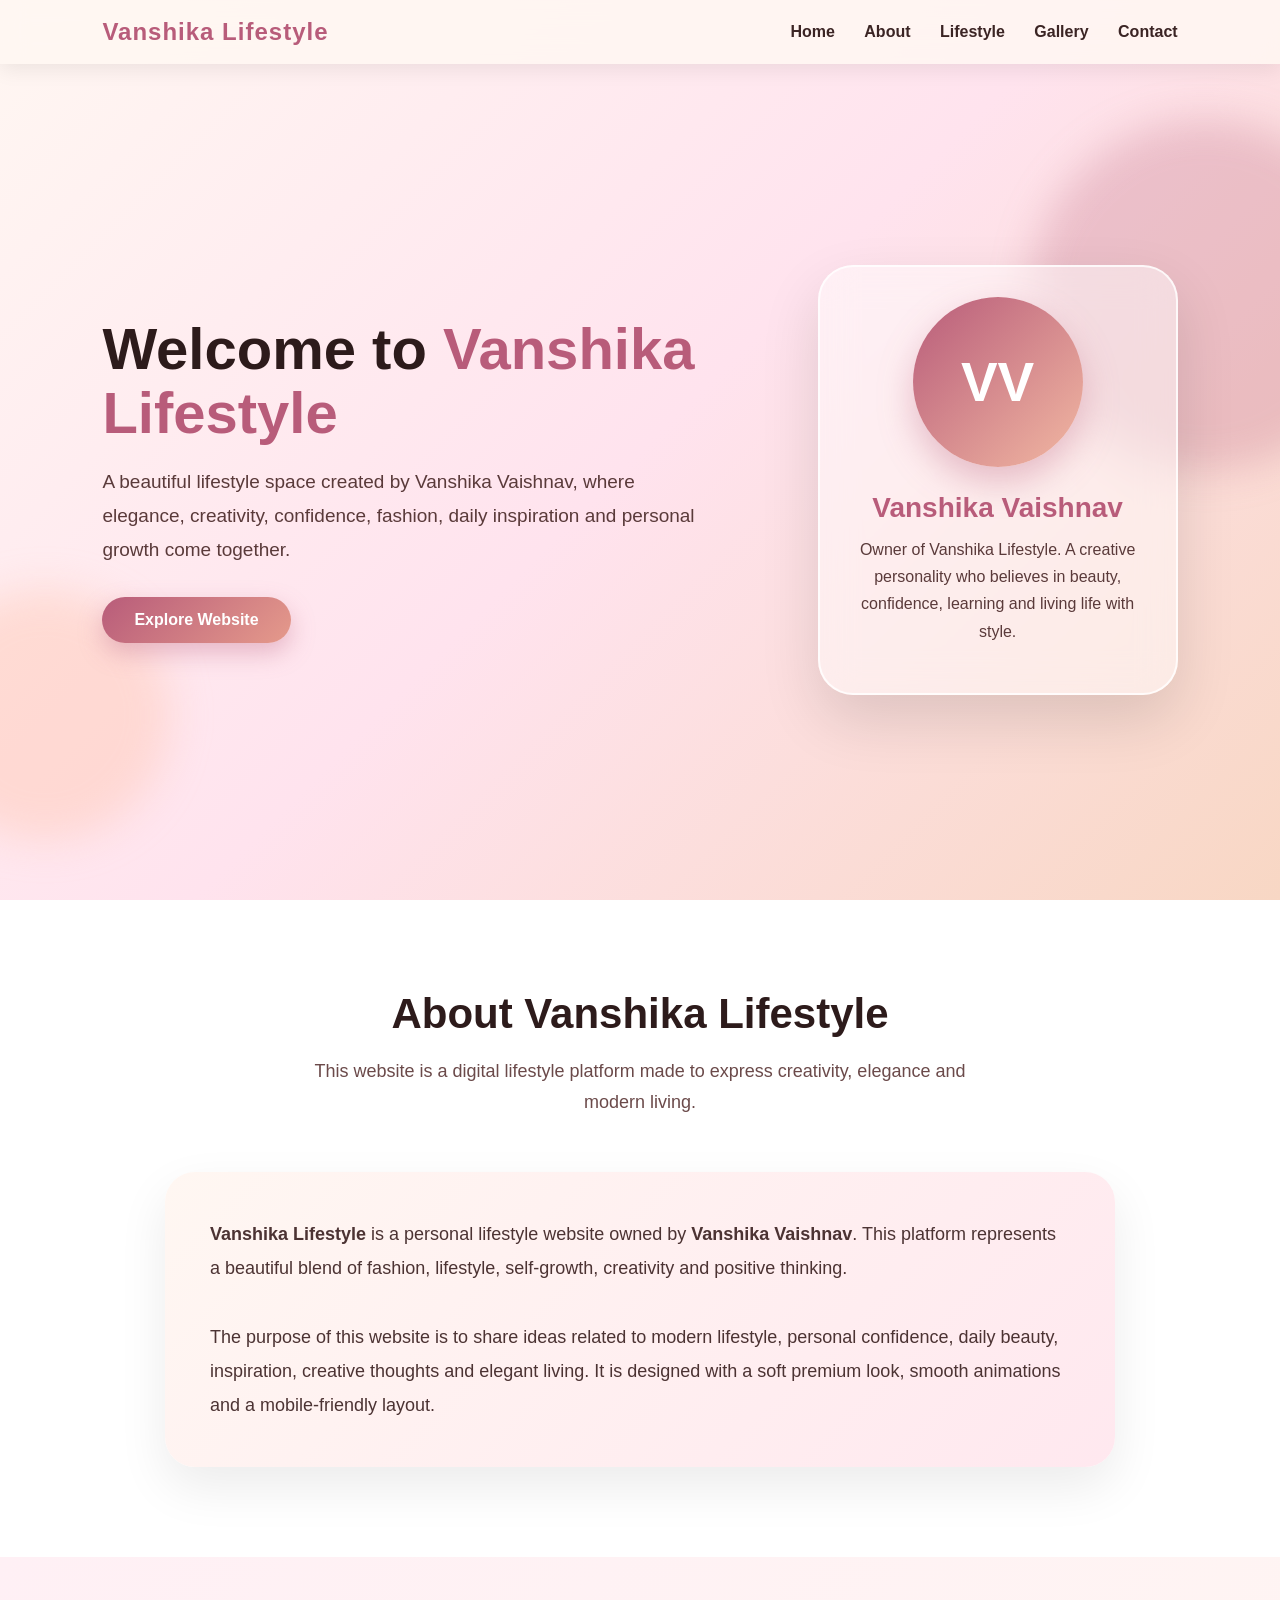
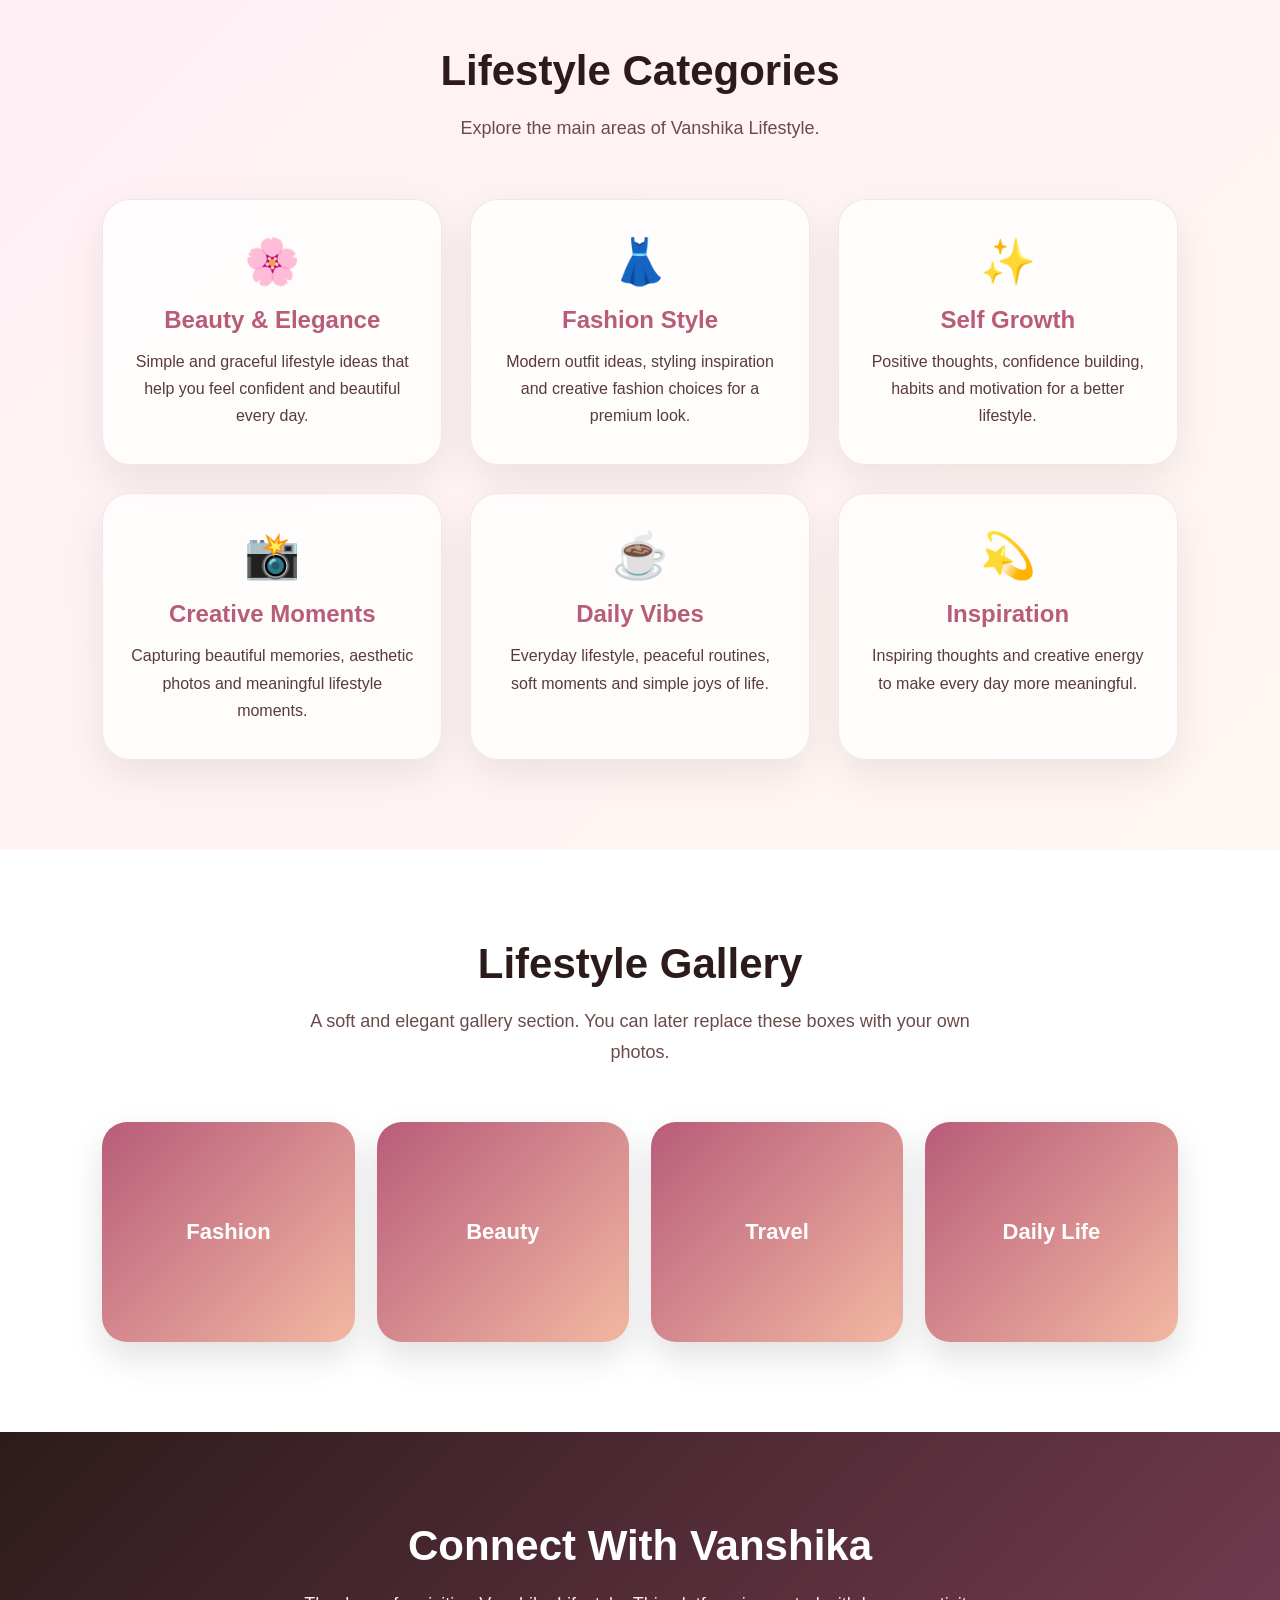
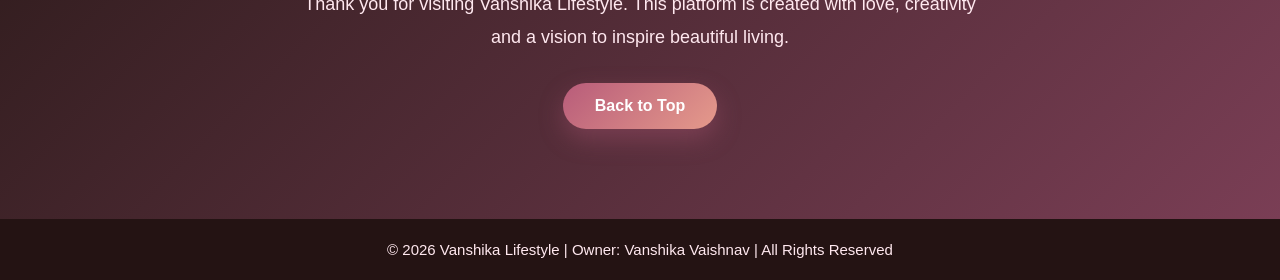
==== index.html @ 70d6fe37 "Create index.html" ====
<!DOCTYPE html>
<html lang="en">
<head>
  <meta charset="UTF-8" />
  <meta name="viewport" content="width=device-width, initial-scale=1.0" />
  <title>Vanshika Lifestyle | Vanshika Vaishnav</title>

  <style>
    * {
      margin: 0;
      padding: 0;
      box-sizing: border-box;
      font-family: "Poppins", Arial, sans-serif;
    }

    html {
      scroll-behavior: smooth;
    }

    body {
      background: #fff7f2;
      color: #2d1b1b;
      overflow-x: hidden;
    }

    /* Header */
    header {
      width: 100%;
      padding: 18px 8%;
      display: flex;
      justify-content: space-between;
      align-items: center;
      position: fixed;
      top: 0;
      left: 0;
      z-index: 1000;
      background: rgba(255, 247, 242, 0.85);
      backdrop-filter: blur(12px);
      box-shadow: 0 5px 20px rgba(0,0,0,0.08);
    }

    .logo {
      font-size: 24px;
      font-weight: 800;
      color: #b85c7a;
      letter-spacing: 1px;
    }

    nav a {
      text-decoration: none;
      color: #3b2424;
      margin-left: 25px;
      font-weight: 600;
      transition: 0.3s;
    }

    nav a:hover {
      color: #b85c7a;
    }

    /* Hero Section */
    .hero {
      min-height: 100vh;
      padding: 120px 8% 60px;
      display: flex;
      align-items: center;
      justify-content: space-between;
      gap: 40px;
      background: linear-gradient(135deg, #fff7f2, #ffe3ee, #f8d7c4);
      position: relative;
      overflow: hidden;
    }

    .hero::before {
      content: "";
      position: absolute;
      width: 350px;
      height: 350px;
      background: rgba(184, 92, 122, 0.25);
      border-radius: 50%;
      top: 120px;
      right: -100px;
      filter: blur(20px);
      animation: float 6s ease-in-out infinite;
    }

    .hero::after {
      content: "";
      position: absolute;
      width: 250px;
      height: 250px;
      background: rgba(255, 190, 160, 0.35);
      border-radius: 50%;
      bottom: 60px;
      left: -80px;
      filter: blur(20px);
      animation: float 7s ease-in-out infinite;
    }

    .hero-content {
      max-width: 600px;
      z-index: 2;
      animation: slideLeft 1.2s ease;
    }

    .hero-content h1 {
      font-size: 58px;
      line-height: 1.1;
      margin-bottom: 20px;
      color: #2d1b1b;
    }

    .hero-content h1 span {
      color: #b85c7a;
    }

    .hero-content p {
      font-size: 19px;
      line-height: 1.8;
      margin-bottom: 30px;
      color: #5a3a3a;
    }

    .btn {
      display: inline-block;
      padding: 14px 32px;
      background: linear-gradient(135deg, #b85c7a, #e59a8b);
      color: white;
      text-decoration: none;
      border-radius: 30px;
      font-weight: 700;
      box-shadow: 0 10px 25px rgba(184, 92, 122, 0.35);
      transition: 0.3s;
    }

    .btn:hover {
      transform: translateY(-4px);
      box-shadow: 0 15px 35px rgba(184, 92, 122, 0.45);
    }

    .hero-card {
      width: 360px;
      min-height: 430px;
      background: rgba(255,255,255,0.45);
      border: 2px solid rgba(255,255,255,0.8);
      border-radius: 35px;
      padding: 30px;
      text-align: center;
      z-index: 2;
      box-shadow: 0 25px 60px rgba(0,0,0,0.12);
      backdrop-filter: blur(18px);
      animation: slideRight 1.2s ease, floatingCard 4s ease-in-out infinite;
    }

    .profile-circle {
      width: 170px;
      height: 170px;
      border-radius: 50%;
      margin: 0 auto 25px;
      background: linear-gradient(135deg, #b85c7a, #f2b8a2);
      display: flex;
      align-items: center;
      justify-content: center;
      color: white;
      font-size: 55px;
      font-weight: 800;
      box-shadow: 0 15px 35px rgba(184, 92, 122, 0.35);
    }

    .hero-card h2 {
      color: #b85c7a;
      margin-bottom: 12px;
      font-size: 28px;
    }

    .hero-card p {
      color: #5a3a3a;
      line-height: 1.7;
    }

    /* Sections */
    section {
      padding: 90px 8%;
    }

    .section-title {
      text-align: center;
      font-size: 42px;
      margin-bottom: 18px;
      color: #2d1b1b;
    }

    .section-subtitle {
      text-align: center;
      max-width: 700px;
      margin: 0 auto 55px;
      font-size: 18px;
      color: #6b4a4a;
      line-height: 1.7;
    }

    .about {
      background: #ffffff;
    }

    .about-box {
      max-width: 950px;
      margin: auto;
      background: linear-gradient(135deg, #fff7f2, #ffe8ef);
      border-radius: 30px;
      padding: 45px;
      box-shadow: 0 20px 50px rgba(0,0,0,0.08);
      line-height: 1.9;
      font-size: 18px;
      color: #4c3333;
    }

    .cards {
      display: grid;
      grid-template-columns: repeat(3, 1fr);
      gap: 28px;
    }

    .card {
      background: rgba(255,255,255,0.75);
      padding: 35px 25px;
      border-radius: 28px;
      text-align: center;
      box-shadow: 0 15px 40px rgba(0,0,0,0.08);
      border: 1px solid rgba(184, 92, 122, 0.15);
      transition: 0.4s;
    }

    .card:hover {
      transform: translateY(-12px);
      box-shadow: 0 25px 55px rgba(184, 92, 122, 0.18);
    }

    .card .icon {
      font-size: 45px;
      margin-bottom: 18px;
    }

    .card h3 {
      color: #b85c7a;
      font-size: 24px;
      margin-bottom: 14px;
    }

    .card p {
      color: #5a3a3a;
      line-height: 1.7;
    }

    /* Lifestyle Section */
    .lifestyle {
      background: linear-gradient(135deg, #fff0f5, #fff7f2);
    }

    /* Gallery */
    .gallery {
      background: #ffffff;
    }

    .gallery-grid {
      display: grid;
      grid-template-columns: repeat(4, 1fr);
      gap: 22px;
    }

    .gallery-item {
      height: 220px;
      border-radius: 25px;
      background: linear-gradient(135deg, #b85c7a, #f2b8a2);
      display: flex;
      align-items: center;
      justify-content: center;
      color: white;
      font-weight: 800;
      font-size: 22px;
      text-align: center;
      box-shadow: 0 15px 35px rgba(0,0,0,0.12);
      transition: 0.4s;
    }

    .gallery-item:hover {
      transform: scale(1.04);
    }

    /* Contact */
    .contact {
      text-align: center;
      background: linear-gradient(135deg, #2d1b1b, #7a3e55);
      color: white;
    }

    .contact .section-title {
      color: white;
    }

    .contact p {
      max-width: 700px;
      margin: 0 auto 30px;
      line-height: 1.8;
      font-size: 18px;
      color: #ffe8ef;
    }

    footer {
      padding: 22px;
      text-align: center;
      background: #241313;
      color: #ffe8ef;
      font-size: 15px;
    }

    /* Animations */
    @keyframes float {
      0%, 100% {
        transform: translateY(0);
      }
      50% {
        transform: translateY(-30px);
      }
    }

    @keyframes floatingCard {
      0%, 100% {
        transform: translateY(0);
      }
      50% {
        transform: translateY(-12px);
      }
    }

    @keyframes slideLeft {
      from {
        opacity: 0;
        transform: translateX(-70px);
      }
      to {
        opacity: 1;
        transform: translateX(0);
      }
    }

    @keyframes slideRight {
      from {
        opacity: 0;
        transform: translateX(70px);
      }
      to {
        opacity: 1;
        transform: translateX(0);
      }
    }

    /* Mobile Friendly */
    @media (max-width: 900px) {
      header {
        padding: 15px 6%;
        flex-direction: column;
        gap: 12px;
      }

      nav a {
        margin: 0 8px;
        font-size: 14px;
      }

      .hero {
        flex-direction: column;
        text-align: center;
        padding-top: 150px;
      }

      .hero-content h1 {
        font-size: 42px;
      }

      .hero-card {
        width: 100%;
        max-width: 360px;
      }

      .cards {
        grid-template-columns: 1fr;
      }

      .gallery-grid {
        grid-template-columns: repeat(2, 1fr);
      }
    }

    @media (max-width: 500px) {
      .hero-content h1 {
        font-size: 34px;
      }

      .section-title {
        font-size: 32px;
      }

      .about-box {
        padding: 28px;
        font-size: 16px;
      }

      .gallery-grid {
        grid-template-columns: 1fr;
      }

      .gallery-item {
        height: 180px;
      }
    }
  </style>
</head>

<body>

  <header>
    <div class="logo">Vanshika Lifestyle</div>
    <nav>
      <a href="#home">Home</a>
      <a href="#about">About</a>
      <a href="#lifestyle">Lifestyle</a>
      <a href="#gallery">Gallery</a>
      <a href="#contact">Contact</a>
    </nav>
  </header>

  <section class="hero" id="home">
    <div class="hero-content">
      <h1>Welcome to <span>Vanshika Lifestyle</span></h1>
      <p>
        A beautiful lifestyle space created by Vanshika Vaishnav, where elegance,
        creativity, confidence, fashion, daily inspiration and personal growth come together.
      </p>
      <a href="#about" class="btn">Explore Website</a>
    </div>

    <div class="hero-card">
      <div class="profile-circle">VV</div>
      <h2>Vanshika Vaishnav</h2>
      <p>
        Owner of Vanshika Lifestyle. A creative personality who believes in beauty,
        confidence, learning and living life with style.
      </p>
    </div>
  </section>

  <section class="about" id="about">
    <h2 class="section-title">About Vanshika Lifestyle</h2>
    <p class="section-subtitle">
      This website is a digital lifestyle platform made to express creativity, elegance and modern living.
    </p>

    <div class="about-box">
      <p>
        <strong>Vanshika Lifestyle</strong> is a personal lifestyle website owned by
        <strong>Vanshika Vaishnav</strong>. This platform represents a beautiful blend of
        fashion, lifestyle, self-growth, creativity and positive thinking.
        <br><br>
        The purpose of this website is to share ideas related to modern lifestyle,
        personal confidence, daily beauty, inspiration, creative thoughts and elegant living.
        It is designed with a soft premium look, smooth animations and a mobile-friendly layout.
      </p>
    </div>
  </section>

  <section class="lifestyle" id="lifestyle">
    <h2 class="section-title">Lifestyle Categories</h2>
    <p class="section-subtitle">
      Explore the main areas of Vanshika Lifestyle.
    </p>

    <div class="cards">
      <div class="card">
        <div class="icon">🌸</div>
        <h3>Beauty & Elegance</h3>
        <p>
          Simple and graceful lifestyle ideas that help you feel confident and beautiful every day.
        </p>
      </div>

      <div class="card">
        <div class="icon">👗</div>
        <h3>Fashion Style</h3>
        <p>
          Modern outfit ideas, styling inspiration and creative fashion choices for a premium look.
        </p>
      </div>

      <div class="card">
        <div class="icon">✨</div>
        <h3>Self Growth</h3>
        <p>
          Positive thoughts, confidence building, habits and motivation for a better lifestyle.
        </p>
      </div>

      <div class="card">
        <div class="icon">📸</div>
        <h3>Creative Moments</h3>
        <p>
          Capturing beautiful memories, aesthetic photos and meaningful lifestyle moments.
        </p>
      </div>

      <div class="card">
        <div class="icon">☕</div>
        <h3>Daily Vibes</h3>
        <p>
          Everyday lifestyle, peaceful routines, soft moments and simple joys of life.
        </p>
      </div>

      <div class="card">
        <div class="icon">💫</div>
        <h3>Inspiration</h3>
        <p>
          Inspiring thoughts and creative energy to make every day more meaningful.
        </p>
      </div>
    </div>
  </section>

  <section class="gallery" id="gallery">
    <h2 class="section-title">Lifestyle Gallery</h2>
    <p class="section-subtitle">
      A soft and elegant gallery section. You can later replace these boxes with your own photos.
    </p>

    <div class="gallery-grid">
      <div class="gallery-item">Fashion</div>
      <div class="gallery-item">Beauty</div>
      <div class="gallery-item">Travel</div>
      <div class="gallery-item">Daily Life</div>
    </div>
  </section>

  <section class="contact" id="contact">
    <h2 class="section-title">Connect With Vanshika</h2>
    <p>
      Thank you for visiting Vanshika Lifestyle. This platform is created with love,
      creativity and a vision to inspire beautiful living.
    </p>
    <a href="#home" class="btn">Back to Top</a>
  </section>

  <footer>
    © 2026 Vanshika Lifestyle | Owner: Vanshika Vaishnav | All Rights Reserved
  </footer>

  <script>
    // Smooth reveal animation on scroll
    const cards = document.querySelectorAll(".card, .gallery-item, .about-box");

    const revealOnScroll = () => {
      cards.forEach(item => {
        const itemTop = item.getBoundingClientRect().top;
        const windowHeight = window.innerHeight;

        if (itemTop < windowHeight - 80) {
          item.style.opacity = "1";
          item.style.transform = "translateY(0)";
        }
      });
    };

    cards.forEach(item => {
      item.style.opacity = "0";
      item.style.transform = "translateY(40px)";
      item.style.transition = "0.8s ease";
    });

    window.addEventListener("scroll", revealOnScroll);
    window.addEventListener("load", revealOnScroll);
  </script>

</body>
  </html>
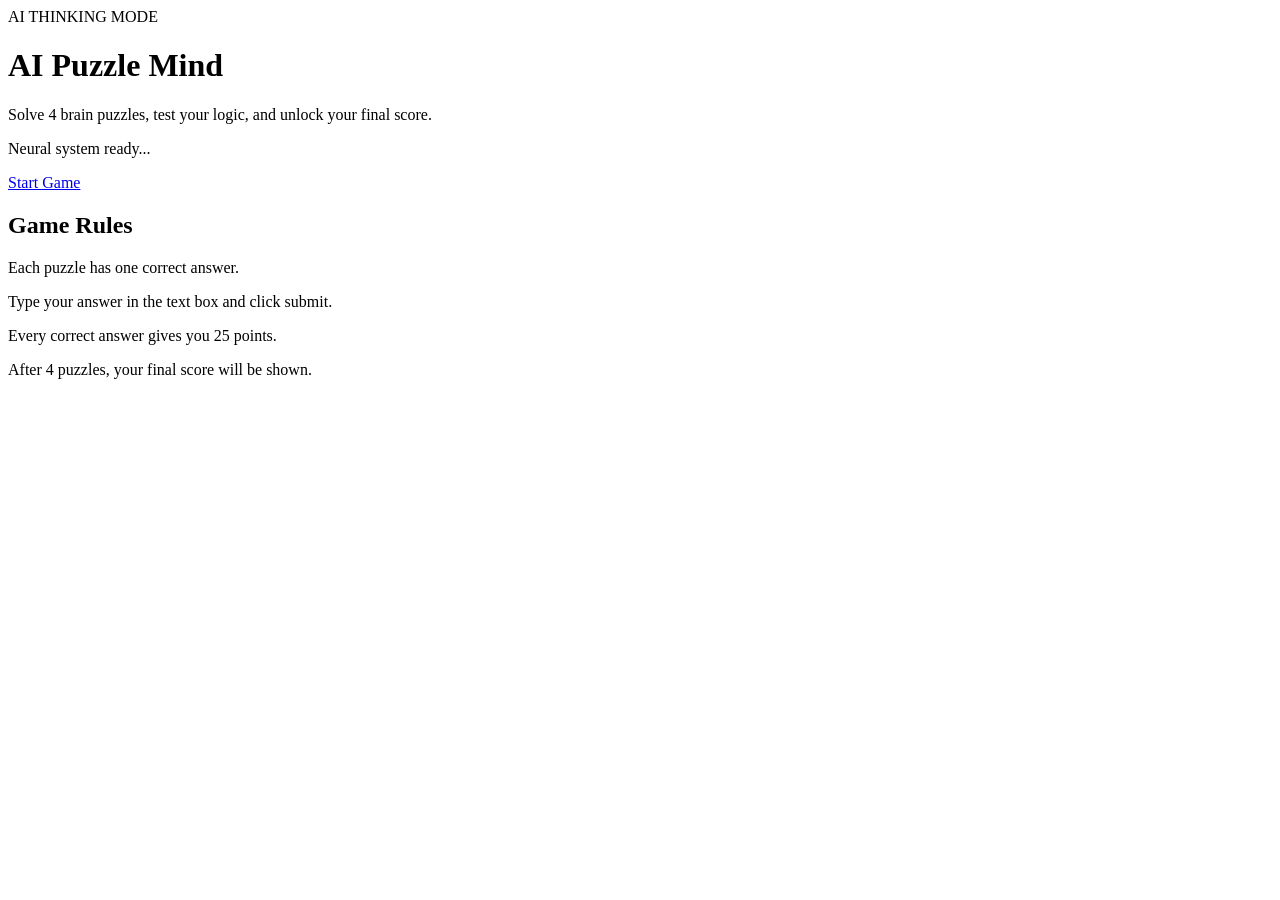
==== commit 0766c39d: "Create index.html" ====
--- a/index.html
+++ b/index.html
@@ -3,581 +3,40 @@
 <head>
   <meta charset="UTF-8" />
   <meta name="viewport" content="width=device-width, initial-scale=1.0" />
-  <title>Vanshika Lifestyle | Vanshika Vaishnav</title>
-
-  <style>
-    * {
-      margin: 0;
-      padding: 0;
-      box-sizing: border-box;
-      font-family: "Poppins", Arial, sans-serif;
-    }
-
-    html {
-      scroll-behavior: smooth;
-    }
-
-    body {
-      background: #fff7f2;
-      color: #2d1b1b;
-      overflow-x: hidden;
-    }
-
-    /* Header */
-    header {
-      width: 100%;
-      padding: 18px 8%;
-      display: flex;
-      justify-content: space-between;
-      align-items: center;
-      position: fixed;
-      top: 0;
-      left: 0;
-      z-index: 1000;
-      background: rgba(255, 247, 242, 0.85);
-      backdrop-filter: blur(12px);
-      box-shadow: 0 5px 20px rgba(0,0,0,0.08);
-    }
-
-    .logo {
-      font-size: 24px;
-      font-weight: 800;
-      color: #b85c7a;
-      letter-spacing: 1px;
-    }
-
-    nav a {
-      text-decoration: none;
-      color: #3b2424;
-      margin-left: 25px;
-      font-weight: 600;
-      transition: 0.3s;
-    }
-
-    nav a:hover {
-      color: #b85c7a;
-    }
-
-    /* Hero Section */
-    .hero {
-      min-height: 100vh;
-      padding: 120px 8% 60px;
-      display: flex;
-      align-items: center;
-      justify-content: space-between;
-      gap: 40px;
-      background: linear-gradient(135deg, #fff7f2, #ffe3ee, #f8d7c4);
-      position: relative;
-      overflow: hidden;
-    }
-
-    .hero::before {
-      content: "";
-      position: absolute;
-      width: 350px;
-      height: 350px;
-      background: rgba(184, 92, 122, 0.25);
-      border-radius: 50%;
-      top: 120px;
-      right: -100px;
-      filter: blur(20px);
-      animation: float 6s ease-in-out infinite;
-    }
-
-    .hero::after {
-      content: "";
-      position: absolute;
-      width: 250px;
-      height: 250px;
-      background: rgba(255, 190, 160, 0.35);
-      border-radius: 50%;
-      bottom: 60px;
-      left: -80px;
-      filter: blur(20px);
-      animation: float 7s ease-in-out infinite;
-    }
-
-    .hero-content {
-      max-width: 600px;
-      z-index: 2;
-      animation: slideLeft 1.2s ease;
-    }
-
-    .hero-content h1 {
-      font-size: 58px;
-      line-height: 1.1;
-      margin-bottom: 20px;
-      color: #2d1b1b;
-    }
-
-    .hero-content h1 span {
-      color: #b85c7a;
-    }
-
-    .hero-content p {
-      font-size: 19px;
-      line-height: 1.8;
-      margin-bottom: 30px;
-      color: #5a3a3a;
-    }
-
-    .btn {
-      display: inline-block;
-      padding: 14px 32px;
-      background: linear-gradient(135deg, #b85c7a, #e59a8b);
-      color: white;
-      text-decoration: none;
-      border-radius: 30px;
-      font-weight: 700;
-      box-shadow: 0 10px 25px rgba(184, 92, 122, 0.35);
-      transition: 0.3s;
-    }
-
-    .btn:hover {
-      transform: translateY(-4px);
-      box-shadow: 0 15px 35px rgba(184, 92, 122, 0.45);
-    }
-
-    .hero-card {
-      width: 360px;
-      min-height: 430px;
-      background: rgba(255,255,255,0.45);
-      border: 2px solid rgba(255,255,255,0.8);
-      border-radius: 35px;
-      padding: 30px;
-      text-align: center;
-      z-index: 2;
-      box-shadow: 0 25px 60px rgba(0,0,0,0.12);
-      backdrop-filter: blur(18px);
-      animation: slideRight 1.2s ease, floatingCard 4s ease-in-out infinite;
-    }
-
-    .profile-circle {
-      width: 170px;
-      height: 170px;
-      border-radius: 50%;
-      margin: 0 auto 25px;
-      background: linear-gradient(135deg, #b85c7a, #f2b8a2);
-      display: flex;
-      align-items: center;
-      justify-content: center;
-      color: white;
-      font-size: 55px;
-      font-weight: 800;
-      box-shadow: 0 15px 35px rgba(184, 92, 122, 0.35);
-    }
-
-    .hero-card h2 {
-      color: #b85c7a;
-      margin-bottom: 12px;
-      font-size: 28px;
-    }
-
-    .hero-card p {
-      color: #5a3a3a;
-      line-height: 1.7;
-    }
-
-    /* Sections */
-    section {
-      padding: 90px 8%;
-    }
-
-    .section-title {
-      text-align: center;
-      font-size: 42px;
-      margin-bottom: 18px;
-      color: #2d1b1b;
-    }
-
-    .section-subtitle {
-      text-align: center;
-      max-width: 700px;
-      margin: 0 auto 55px;
-      font-size: 18px;
-      color: #6b4a4a;
-      line-height: 1.7;
-    }
-
-    .about {
-      background: #ffffff;
-    }
-
-    .about-box {
-      max-width: 950px;
-      margin: auto;
-      background: linear-gradient(135deg, #fff7f2, #ffe8ef);
-      border-radius: 30px;
-      padding: 45px;
-      box-shadow: 0 20px 50px rgba(0,0,0,0.08);
-      line-height: 1.9;
-      font-size: 18px;
-      color: #4c3333;
-    }
-
-    .cards {
-      display: grid;
-      grid-template-columns: repeat(3, 1fr);
-      gap: 28px;
-    }
-
-    .card {
-      background: rgba(255,255,255,0.75);
-      padding: 35px 25px;
-      border-radius: 28px;
-      text-align: center;
-      box-shadow: 0 15px 40px rgba(0,0,0,0.08);
-      border: 1px solid rgba(184, 92, 122, 0.15);
-      transition: 0.4s;
-    }
-
-    .card:hover {
-      transform: translateY(-12px);
-      box-shadow: 0 25px 55px rgba(184, 92, 122, 0.18);
-    }
-
-    .card .icon {
-      font-size: 45px;
-      margin-bottom: 18px;
-    }
-
-    .card h3 {
-      color: #b85c7a;
-      font-size: 24px;
-      margin-bottom: 14px;
-    }
-
-    .card p {
-      color: #5a3a3a;
-      line-height: 1.7;
-    }
-
-    /* Lifestyle Section */
-    .lifestyle {
-      background: linear-gradient(135deg, #fff0f5, #fff7f2);
-    }
-
-    /* Gallery */
-    .gallery {
-      background: #ffffff;
-    }
-
-    .gallery-grid {
-      display: grid;
-      grid-template-columns: repeat(4, 1fr);
-      gap: 22px;
-    }
-
-    .gallery-item {
-      height: 220px;
-      border-radius: 25px;
-      background: linear-gradient(135deg, #b85c7a, #f2b8a2);
-      display: flex;
-      align-items: center;
-      justify-content: center;
-      color: white;
-      font-weight: 800;
-      font-size: 22px;
-      text-align: center;
-      box-shadow: 0 15px 35px rgba(0,0,0,0.12);
-      transition: 0.4s;
-    }
-
-    .gallery-item:hover {
-      transform: scale(1.04);
-    }
-
-    /* Contact */
-    .contact {
-      text-align: center;
-      background: linear-gradient(135deg, #2d1b1b, #7a3e55);
-      color: white;
-    }
-
-    .contact .section-title {
-      color: white;
-    }
-
-    .contact p {
-      max-width: 700px;
-      margin: 0 auto 30px;
-      line-height: 1.8;
-      font-size: 18px;
-      color: #ffe8ef;
-    }
-
-    footer {
-      padding: 22px;
-      text-align: center;
-      background: #241313;
-      color: #ffe8ef;
-      font-size: 15px;
-    }
-
-    /* Animations */
-    @keyframes float {
-      0%, 100% {
-        transform: translateY(0);
-      }
-      50% {
-        transform: translateY(-30px);
-      }
-    }
-
-    @keyframes floatingCard {
-      0%, 100% {
-        transform: translateY(0);
-      }
-      50% {
-        transform: translateY(-12px);
-      }
-    }
-
-    @keyframes slideLeft {
-      from {
-        opacity: 0;
-        transform: translateX(-70px);
-      }
-      to {
-        opacity: 1;
-        transform: translateX(0);
-      }
-    }
-
-    @keyframes slideRight {
-      from {
-        opacity: 0;
-        transform: translateX(70px);
-      }
-      to {
-        opacity: 1;
-        transform: translateX(0);
-      }
-    }
-
-    /* Mobile Friendly */
-    @media (max-width: 900px) {
-      header {
-        padding: 15px 6%;
-        flex-direction: column;
-        gap: 12px;
-      }
-
-      nav a {
-        margin: 0 8px;
-        font-size: 14px;
-      }
-
-      .hero {
-        flex-direction: column;
-        text-align: center;
-        padding-top: 150px;
-      }
-
-      .hero-content h1 {
-        font-size: 42px;
-      }
-
-      .hero-card {
-        width: 100%;
-        max-width: 360px;
-      }
-
-      .cards {
-        grid-template-columns: 1fr;
-      }
-
-      .gallery-grid {
-        grid-template-columns: repeat(2, 1fr);
-      }
-    }
-
-    @media (max-width: 500px) {
-      .hero-content h1 {
-        font-size: 34px;
-      }
-
-      .section-title {
-        font-size: 32px;
-      }
-
-      .about-box {
-        padding: 28px;
-        font-size: 16px;
-      }
-
-      .gallery-grid {
-        grid-template-columns: 1fr;
-      }
-
-      .gallery-item {
-        height: 180px;
-      }
-    }
-  </style>
+  <title>AI Puzzle Mind</title>
+  <link rel="stylesheet" href="style.css" />
 </head>
-
 <body>
 
-  <header>
-    <div class="logo">Vanshika Lifestyle</div>
-    <nav>
-      <a href="#home">Home</a>
-      <a href="#about">About</a>
-      <a href="#lifestyle">Lifestyle</a>
-      <a href="#gallery">Gallery</a>
-      <a href="#contact">Contact</a>
-    </nav>
+  <div class="ai-bg"></div>
+
+  <header class="hero">
+    <div class="glass-card">
+      <div class="ai-chip">AI THINKING MODE</div>
+      <h1>AI Puzzle Mind</h1>
+      <p class="subtitle">
+        Solve 4 brain puzzles, test your logic, and unlock your final score.
+      </p>
+
+      <div class="scanner-box">
+        <span></span>
+        <p>Neural system ready...</p>
+      </div>
+
+      <a href="puzzle1.html" class="main-btn" onclick="resetGame()">Start Game</a>
+    </div>
   </header>
 
-  <section class="hero" id="home">
-    <div class="hero-content">
-      <h1>Welcome to <span>Vanshika Lifestyle</span></h1>
-      <p>
-        A beautiful lifestyle space created by Vanshika Vaishnav, where elegance,
-        creativity, confidence, fashion, daily inspiration and personal growth come together.
-      </p>
-      <a href="#about" class="btn">Explore Website</a>
-    </div>
-
-    <div class="hero-card">
-      <div class="profile-circle">VV</div>
-      <h2>Vanshika Vaishnav</h2>
-      <p>
-        Owner of Vanshika Lifestyle. A creative personality who believes in beauty,
-        confidence, learning and living life with style.
-      </p>
+  <section class="info-section">
+    <div class="info-card">
+      <h2>Game Rules</h2>
+      <p>Each puzzle has one correct answer.</p>
+      <p>Type your answer in the text box and click submit.</p>
+      <p>Every correct answer gives you 25 points.</p>
+      <p>After 4 puzzles, your final score will be shown.</p>
     </div>
   </section>
 
-  <section class="about" id="about">
-    <h2 class="section-title">About Vanshika Lifestyle</h2>
-    <p class="section-subtitle">
-      This website is a digital lifestyle platform made to express creativity, elegance and modern living.
-    </p>
-
-    <div class="about-box">
-      <p>
-        <strong>Vanshika Lifestyle</strong> is a personal lifestyle website owned by
-        <strong>Vanshika Vaishnav</strong>. This platform represents a beautiful blend of
-        fashion, lifestyle, self-growth, creativity and positive thinking.
-        <br><br>
-        The purpose of this website is to share ideas related to modern lifestyle,
-        personal confidence, daily beauty, inspiration, creative thoughts and elegant living.
-        It is designed with a soft premium look, smooth animations and a mobile-friendly layout.
-      </p>
-    </div>
-  </section>
-
-  <section class="lifestyle" id="lifestyle">
-    <h2 class="section-title">Lifestyle Categories</h2>
-    <p class="section-subtitle">
-      Explore the main areas of Vanshika Lifestyle.
-    </p>
-
-    <div class="cards">
-      <div class="card">
-        <div class="icon">🌸</div>
-        <h3>Beauty & Elegance</h3>
-        <p>
-          Simple and graceful lifestyle ideas that help you feel confident and beautiful every day.
-        </p>
-      </div>
-
-      <div class="card">
-        <div class="icon">👗</div>
-        <h3>Fashion Style</h3>
-        <p>
-          Modern outfit ideas, styling inspiration and creative fashion choices for a premium look.
-        </p>
-      </div>
-
-      <div class="card">
-        <div class="icon">✨</div>
-        <h3>Self Growth</h3>
-        <p>
-          Positive thoughts, confidence building, habits and motivation for a better lifestyle.
-        </p>
-      </div>
-
-      <div class="card">
-        <div class="icon">📸</div>
-        <h3>Creative Moments</h3>
-        <p>
-          Capturing beautiful memories, aesthetic photos and meaningful lifestyle moments.
-        </p>
-      </div>
-
-      <div class="card">
-        <div class="icon">☕</div>
-        <h3>Daily Vibes</h3>
-        <p>
-          Everyday lifestyle, peaceful routines, soft moments and simple joys of life.
-        </p>
-      </div>
-
-      <div class="card">
-        <div class="icon">💫</div>
-        <h3>Inspiration</h3>
-        <p>
-          Inspiring thoughts and creative energy to make every day more meaningful.
-        </p>
-      </div>
-    </div>
-  </section>
-
-  <section class="gallery" id="gallery">
-    <h2 class="section-title">Lifestyle Gallery</h2>
-    <p class="section-subtitle">
-      A soft and elegant gallery section. You can later replace these boxes with your own photos.
-    </p>
-
-    <div class="gallery-grid">
-      <div class="gallery-item">Fashion</div>
-      <div class="gallery-item">Beauty</div>
-      <div class="gallery-item">Travel</div>
-      <div class="gallery-item">Daily Life</div>
-    </div>
-  </section>
-
-  <section class="contact" id="contact">
-    <h2 class="section-title">Connect With Vanshika</h2>
-    <p>
-      Thank you for visiting Vanshika Lifestyle. This platform is created with love,
-      creativity and a vision to inspire beautiful living.
-    </p>
-    <a href="#home" class="btn">Back to Top</a>
-  </section>
-
-  <footer>
-    © 2026 Vanshika Lifestyle | Owner: Vanshika Vaishnav | All Rights Reserved
-  </footer>
-
-  <script>
-    // Smooth reveal animation on scroll
-    const cards = document.querySelectorAll(".card, .gallery-item, .about-box");
-
-    const revealOnScroll = () => {
-      cards.forEach(item => {
-        const itemTop = item.getBoundingClientRect().top;
-        const windowHeight = window.innerHeight;
-
-        if (itemTop < windowHeight - 80) {
-          item.style.opacity = "1";
-          item.style.transform = "translateY(0)";
-        }
-      });
-    };
-
-    cards.forEach(item => {
-      item.style.opacity = "0";
-      item.style.transform = "translateY(40px)";
-      item.style.transition = "0.8s ease";
-    });
-
-    window.addEventListener("scroll", revealOnScroll);
-    window.addEventListener("load", revealOnScroll);
-  </script>
-
+  <script src="script.js"></script>
 </body>
-  </html>
+        </html>
